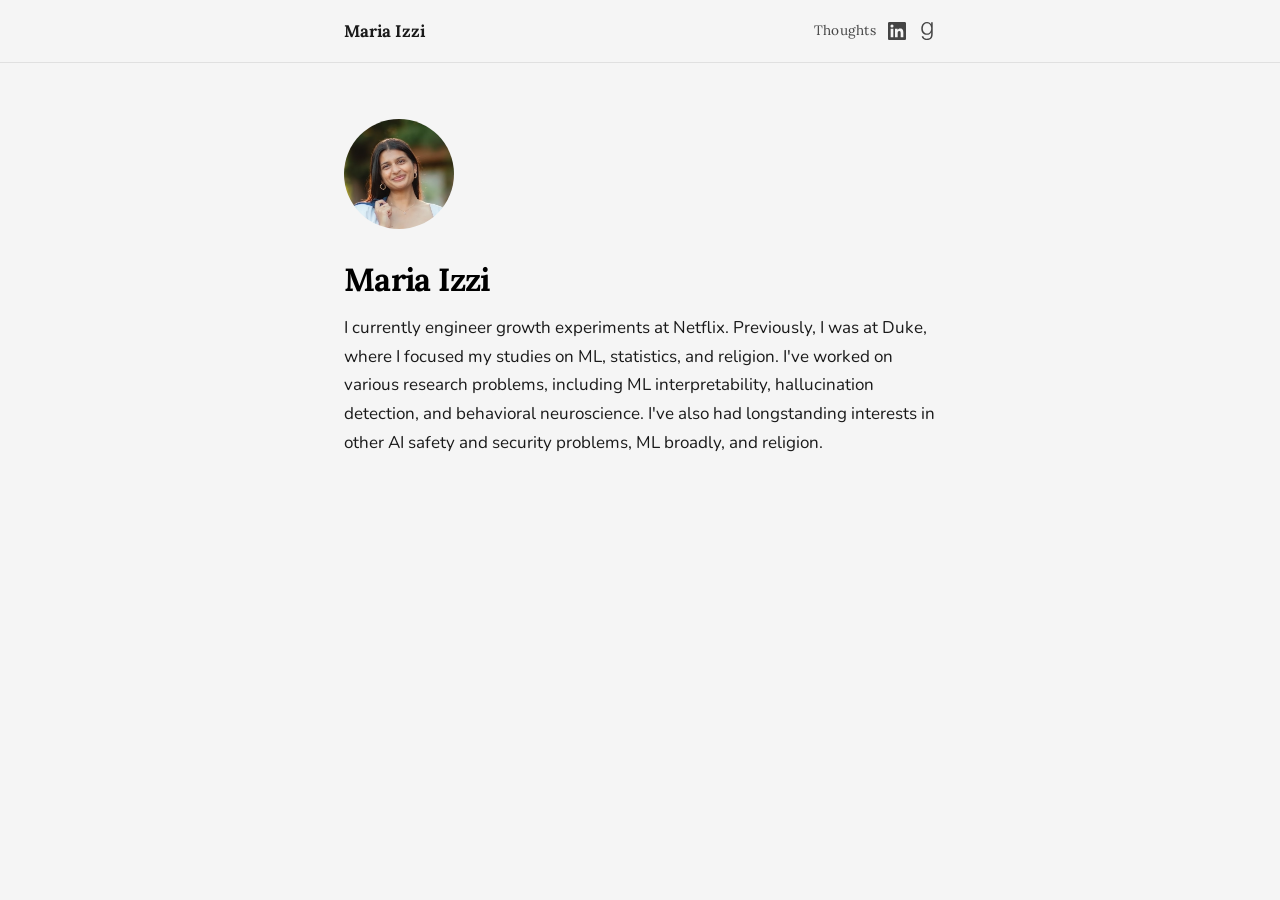
==== index.html @ 5ada5513 "testing out goodreads logo with different margins" ====
<!DOCTYPE html>
<html lang="en">
<head>
    <meta charset="UTF-8">
    <meta name="viewport" content="width=device-width, initial-scale=1.0">
    <title>Maria Izzi</title>
    <link rel="preconnect" href="https://fonts.googleapis.com">
    <link rel="preconnect" href="https://fonts.gstatic.com" crossorigin>
    <link href="https://fonts.googleapis.com/css2?family=Lora:wght@400;600;700&family=Nunito:wght@400;500;600;700&display=swap" rel="stylesheet">
    <link rel="stylesheet" href="style.css">
</head>
<body>

<nav>
    <div class="nav-inner">
        <a href="index.html" class="nav-name">Maria Izzi</a>
        <div class="nav-links" style="display: flex; gap: 12px; align-items: center;">
            <a href="https://izzimaria.substack.com/" target="_blank" rel="noopener">Thoughts</a>
            <a href="https://www.linkedin.com/in/maria-izzi/" class="nav-linkedin" target="_blank" rel="noopener" aria-label="LinkedIn">
                <svg xmlns="http://www.w3.org/2000/svg" width="18" height="18" viewBox="0 0 24 24" fill="currentColor">
                    <path d="M20.447 20.452h-3.554v-5.569c0-1.328-.027-3.037-1.852-3.037-1.853 0-2.136 1.445-2.136 2.939v5.667H9.351V9h3.414v1.561h.046c.477-.9 1.637-1.85 3.37-1.85 3.601 0 4.267 2.37 4.267 5.455v6.286zM5.337 7.433a2.062 2.062 0 0 1-2.063-2.065 2.064 2.064 0 1 1 2.063 2.065zm1.782 13.019H3.555V9h3.564v11.452zM22.225 0H1.771C.792 0 0 .774 0 1.729v20.542C0 23.227.792 24 1.771 24h20.451C23.2 24 24 23.227 24 22.271V1.729C24 .774 23.2 0 22.222 0h.003z"/>
                </svg>
            </a>
            <a href="https://www.goodreads.com/user/show/192901467-maria" class="nav-goodreads" target="_blank" rel="noopener" aria-label="Goodreads">
                <svg xmlns="http://www.w3.org/2000/svg" width="18" height="18" viewBox="0 0 384 512" fill="currentColor" style="margin-top: 8px;">
                    <path d="M42.6 403.3h2.8c12.7 0 25.5 0 38.2.1 1.6 0 3.1-.4 3.6 2.1 7.1 34.9 30 54.6 62.9 63.9 26.9 7.6 54.1 7.8 81.3 1.8 33.8-7.4 56-28.3 68-60.4 8-21.5 10.7-43.8 11-66.5.1-5.8.3-47-.2-52.8l-.9-.3c-.8 1.5-1.7 2.9-2.5 4.4-22.1 43.1-61.3 67.4-105.4 69.1-103 4-169.4-57-172-176.2-.5-23.7 1.8-46.9 8.3-69.7C58.3 47.7 112.3.6 191.6 0c61.3-.4 101.5 38.7 116.2 70.3.5 1.1 1.3 2.3 2.4 1.9V10.6h44.3c0 280.3.1 332.2.1 332.2-.1 78.5-26.7 143.7-103 162.2-69.5 16.9-159 4.8-196-57.2-8-13.5-11.8-28.3-13-44.5zM188.9 36.5c-52.5-.5-108.5 40.7-115 133.8-4.1 59 14.8 122.2 71.5 148.6 27.6 12.9 74.3 15 108.3-8.7 47.6-33.2 62.7-97 54.8-154-9.7-71.1-47.8-120-119.6-119.7z"/>
                </svg>
            </a>
        </div>
    </div>
</nav>

<main>

    <!-- ===== ABOUT ===== -->
    <section id="about">
        <div class="about-header">
            <img src="image.jpg" alt="headshot" class="headshot">
            <div>
            </div>
        </div>
        <div class="bio">
            <h1>Maria Izzi</h1>
            <p>
                I currently engineer growth experiments at Netflix.
                Previously, I was at Duke, where I focused my studies on ML, statistics, and religion.
                I've worked on various research problems, including ML interpretability, hallucination detection, and behavioral neuroscience.
                I've also had longstanding interests in other AI safety and security problems, ML broadly, and religion.
            </p>
        </div>
    </section>

</main>

</body>
</html>
---- style.css ----
/* ========================================
   PERSONAL SITE — STYLE
   Edit colors/fonts below to customize.
   ======================================== */

:root {
    --color-bg: #f5f5f5;
    --color-text: #1a1a1a;
    --color-muted: #888888;
    --color-accent: #444444;
    --color-link: #333333;
    --color-border: #e0e0e0;
    --font-body: 'Nunito', 'Helvetica Neue', Arial, sans-serif;
    --font-heading: 'Lora', 'Georgia', serif;
    --max-width: 640px;
}

/* Reset */
*, *::before, *::after {
    margin: 0;
    padding: 0;
    box-sizing: border-box;
}

body {
    font-family: var(--font-body);
    background: var(--color-bg);
    color: var(--color-text);
    line-height: 1.7;
    font-size: 17px;
    -webkit-font-smoothing: antialiased;
}

/* Nav */
nav {
    position: sticky;
    top: 0;
    background: var(--color-bg);
    border-bottom: 1px solid var(--color-border);
    z-index: 10;
}

.nav-inner {
    max-width: var(--max-width);
    margin: 0 auto;
    padding: 0.9rem 1.5rem;
    display: flex;
    justify-content: space-between;
    align-items: center;
}

.nav-name {
    font-family: var(--font-heading);
    font-weight: 700;
    font-size: 1.05rem;
    text-decoration: none;
    color: var(--color-text);
}

.nav-links {
    display: flex;
    gap: 1.5rem;
}

.nav-links a {
    font-family: var(--font-heading);
    font-size: 0.85rem;
    text-decoration: none;
    color: #444444;
    letter-spacing: 0.02em;
    transition: color 0.2s;
}

.nav-links a:hover {
    color: var(--color-text);
}

.nav-linkedin {
    display: flex;
    align-items: center;
    color: var(--color-muted);
    transition: color 0.2s;
}

.nav-linkedin:hover {
    color: var(--color-text);
}

/* Main */
main {
    max-width: var(--max-width);
    margin: 0 auto;
    padding: 0 1.5rem;
}

section {
    padding: 3.5rem 0;
    border-bottom: 1px solid var(--color-border);
}

section:last-child {
    border-bottom: none;
}

h1 {
    font-family: var(--font-heading);
    font-size: 2rem;
    font-weight: 700;
    margin-bottom: 0.4rem;
    letter-spacing: -0.02em;
    color: #000000;
}

h2 {
    font-family: var(--font-heading);
    font-size: 1.3rem;
    font-weight: 700;
    margin-bottom: 0.3rem;
    letter-spacing: -0.01em;
}

/* About header with photo */
.about-header {
    display: flex;
    align-items: center;
    gap: 1.5rem;
    margin-bottom: 1.5rem;
}

.headshot {
    width: 110px;
    height: 110px;
    border-radius: 50%;
    object-fit: cover;
    flex-shrink: 0;
}

.about-header h1 {
    margin-bottom: 0.3rem;
}

.tagline {
    font-size: 1.1rem;
    color: var(--color-muted);
    margin-bottom: 0;
}

.bio p {
    margin-bottom: 1rem;
}

.section-intro {
    color: var(--color-muted);
    margin-bottom: 1.5rem;
    font-size: 0.95rem;
}

/* Item lists (research & writing) */
.item-list {
    list-style: none;
}

.item-list li {
    display: flex;
    gap: 1.2rem;
    padding: 0.9rem 0;
    border-top: 1px solid var(--color-border);
    align-items: baseline;
}

.item-date {
    font-family: var(--font-heading);
    font-size: 0.8rem;
    color: var(--color-muted);
    min-width: 5rem;
    flex-shrink: 0;
}

.item-title {
    font-family: var(--font-heading);
    font-weight: 600;
    font-size: 0.95rem;
    color: var(--color-link);
    text-decoration: none;
    transition: color 0.2s;
}

.item-title:hover {
    color: var(--color-accent);
    text-decoration: underline;
}

.item-desc {
    font-size: 0.9rem;
    color: var(--color-muted);
    margin-top: 0.25rem;
    line-height: 1.5;
}

/* Links */
a {
    color: var(--color-link);
    transition: color 0.2s;
}

a:hover {
    color: var(--color-accent);
}

/* Substack feed cards */
.substack-feed-embed {
    display: grid;
    gap: 0;
}

.substack-card {
    display: block;
    text-decoration: none;
    color: inherit;
    padding: 0.9rem 0;
    border-top: 1px solid var(--color-border);
    transition: background 0.15s;
}

.substack-card:hover {
    background: rgba(0, 0, 0, 0.02);
}

.substack-post {
    display: flex;
    gap: 1rem;
    align-items: flex-start;
}

.substack-thumbnail {
    width: 100px;
    height: 100px;
    object-fit: cover;
    border-radius: 6px;
    flex-shrink: 0;
}

.substack-title {
    font-family: var(--font-heading);
    font-weight: 600;
    font-size: 0.95rem;
    color: var(--color-link);
    margin: 0;
    transition: color 0.2s;
}

.substack-card:hover .substack-title {
    color: var(--color-accent);
}

.substack-date {
    font-family: var(--font-heading);
    font-size: 0.8rem;
    color: var(--color-muted);
    margin-top: 0.15rem;
}

.substack-desc {
    font-size: 0.9rem;
    color: var(--color-muted);
    margin-top: 0.25rem;
    line-height: 1.5;
}

.substack-skeleton {
    color: var(--color-muted);
    font-size: 0.9rem;
    padding: 1rem 0;
}

.substack-error {
    color: var(--color-muted);
    font-size: 0.9rem;
}

.substack-error a {
    color: var(--color-link);
}

/* Substack subscribe embed */
.substack-embed {
    margin-top: 2rem;
    border-radius: 6px;
    overflow: hidden;
}

/* Contact / social */
#contact p {
    margin-bottom: 1rem;
}

.social-links {
    display: flex;
    gap: 1.5rem;
}

.social-links a {
    font-family: var(--font-heading);
    font-size: 0.9rem;
    text-decoration: none;
    color: var(--color-muted);
    border-bottom: 1px solid var(--color-border);
    padding-bottom: 1px;
    transition: color 0.2s, border-color 0.2s;
}

.social-links a:hover {
    color: var(--color-text);
    border-color: var(--color-text);
}

/* Footer */
footer {
    max-width: var(--max-width);
    margin: 0 auto;
    padding: 2rem 1.5rem;
    text-align: center;
}

footer p {
    font-family: var(--font-heading);
    font-size: 0.8rem;
    color: var(--color-muted);
}

/* Mobile */
@media (max-width: 600px) {
    body {
        font-size: 16px;
    }

    h1 {
        font-size: 1.6rem;
    }

    .about-header {
        flex-direction: column;
        text-align: center;
    }

    .nav-links {
        gap: 1rem;
    }

    .item-list li {
        flex-direction: column;
        gap: 0.2rem;
    }

    .item-date {
        min-width: auto;
    }

    section {
        padding: 2.5rem 0;
    }
}
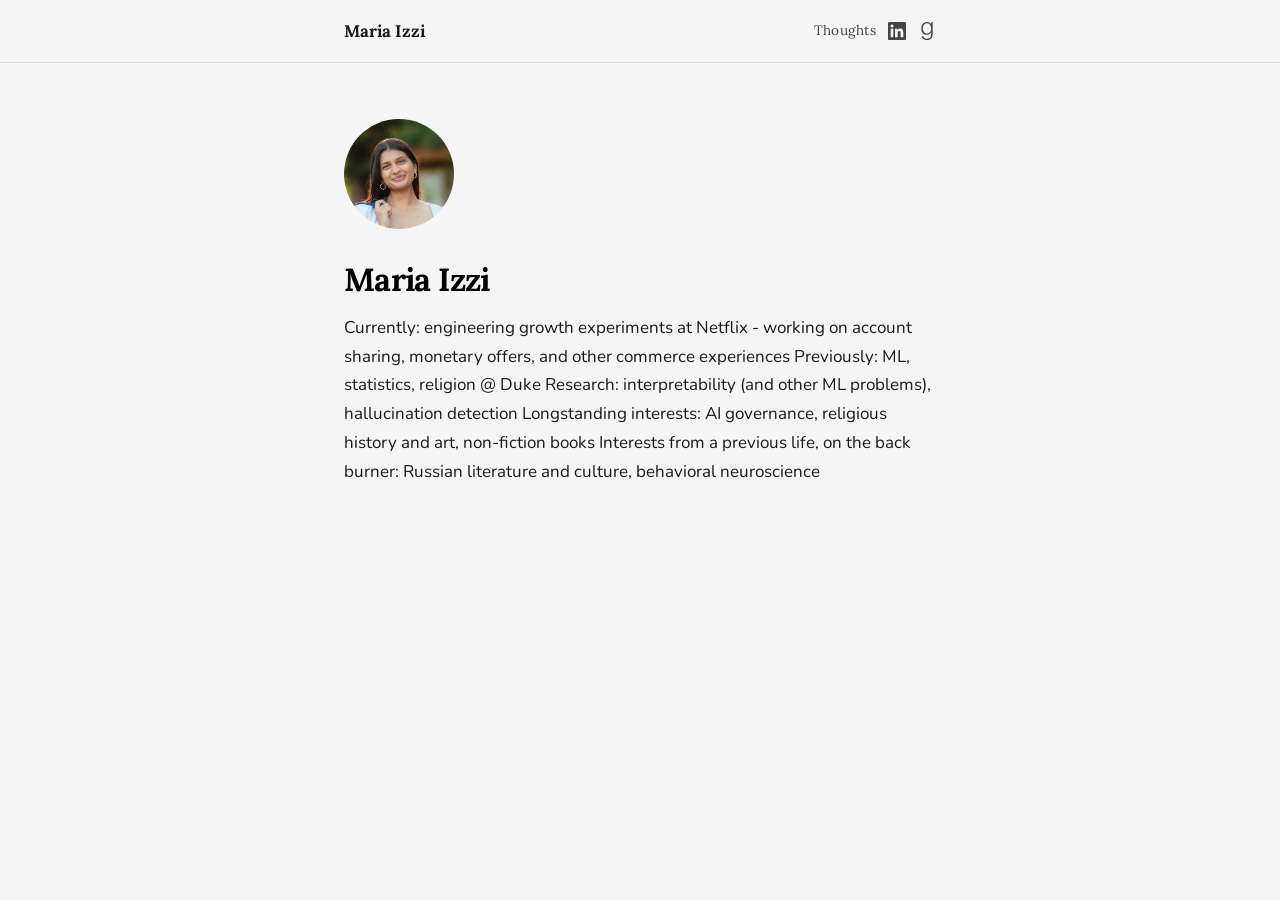
==== commit 746ff8c3: "edited bio to include more Netflix info" ====
--- a/index.html
+++ b/index.html
@@ -42,10 +42,12 @@
         <div class="bio">
             <h1>Maria Izzi</h1>
             <p>
-                I currently engineer growth experiments at Netflix.
-                Previously, I was at Duke, where I focused my studies on ML, statistics, and religion.
-                I've worked on various research problems, including ML interpretability, hallucination detection, and behavioral neuroscience.
-                I've also had longstanding interests in other AI safety and security problems, ML broadly, and religion.
+                Currently: engineering growth experiments at Netflix - working on account sharing, monetary offers, and other commerce experiences
+                Previously: ML, statistics, religion @ Duke
+
+                Research: interpretability (and other ML problems), hallucination detection
+                Longstanding interests: AI governance, religious history and art, non-fiction books
+                Interests from a previous life, on the back burner: Russian literature and culture, behavioral neuroscience
             </p>
         </div>
     </section>
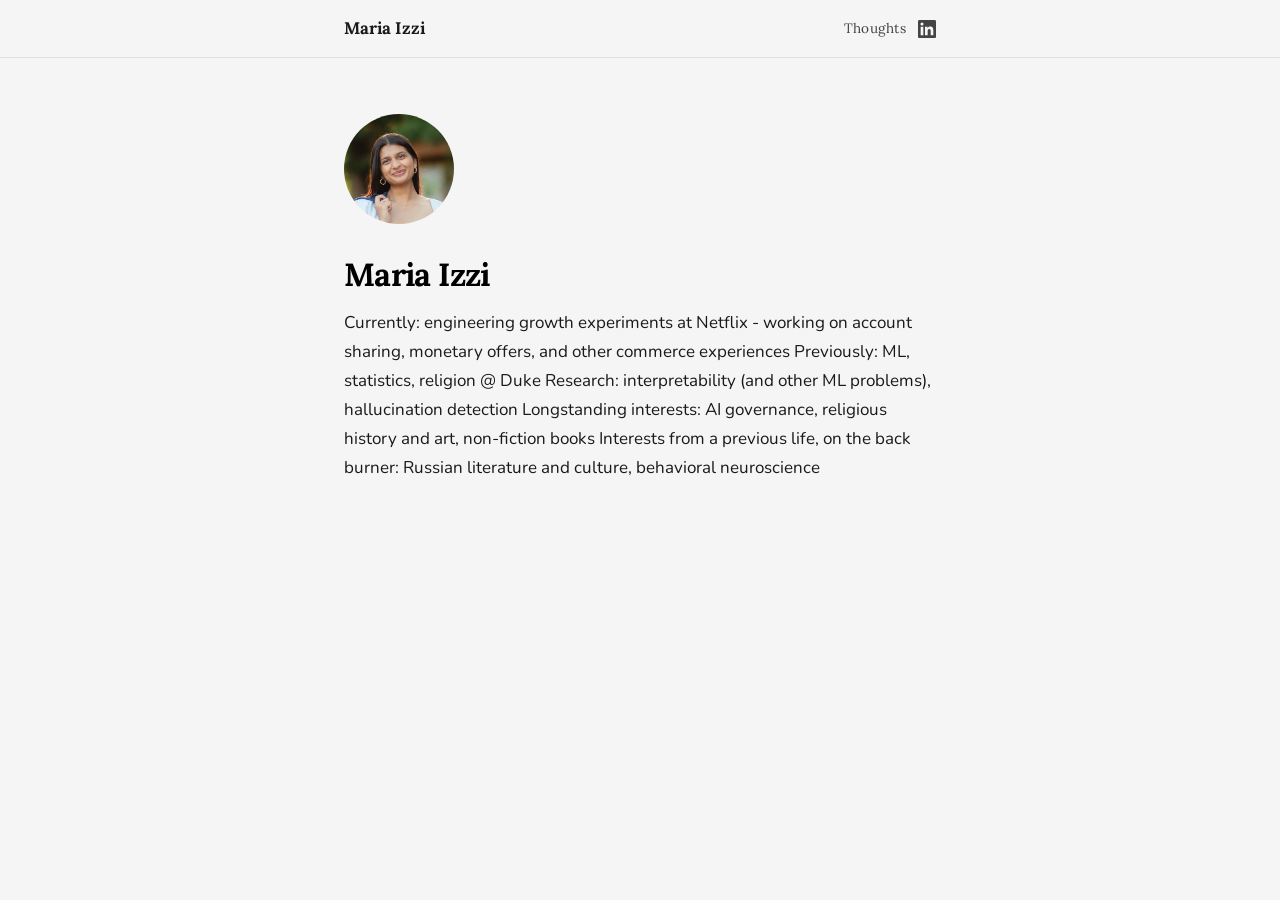
==== commit 5bb6e896: "removed goodreads" ====
--- a/index.html
+++ b/index.html
@@ -19,11 +19,6 @@
             <a href="https://www.linkedin.com/in/maria-izzi/" class="nav-linkedin" target="_blank" rel="noopener" aria-label="LinkedIn">
                 <svg xmlns="http://www.w3.org/2000/svg" width="18" height="18" viewBox="0 0 24 24" fill="currentColor">
                     <path d="M20.447 20.452h-3.554v-5.569c0-1.328-.027-3.037-1.852-3.037-1.853 0-2.136 1.445-2.136 2.939v5.667H9.351V9h3.414v1.561h.046c.477-.9 1.637-1.85 3.37-1.85 3.601 0 4.267 2.37 4.267 5.455v6.286zM5.337 7.433a2.062 2.062 0 0 1-2.063-2.065 2.064 2.064 0 1 1 2.063 2.065zm1.782 13.019H3.555V9h3.564v11.452zM22.225 0H1.771C.792 0 0 .774 0 1.729v20.542C0 23.227.792 24 1.771 24h20.451C23.2 24 24 23.227 24 22.271V1.729C24 .774 23.2 0 22.222 0h.003z"/>
-                </svg>
-            </a>
-            <a href="https://www.goodreads.com/user/show/192901467-maria" class="nav-goodreads" target="_blank" rel="noopener" aria-label="Goodreads">
-                <svg xmlns="http://www.w3.org/2000/svg" width="18" height="18" viewBox="0 0 384 512" fill="currentColor" style="margin-top: 8px;">
-                    <path d="M42.6 403.3h2.8c12.7 0 25.5 0 38.2.1 1.6 0 3.1-.4 3.6 2.1 7.1 34.9 30 54.6 62.9 63.9 26.9 7.6 54.1 7.8 81.3 1.8 33.8-7.4 56-28.3 68-60.4 8-21.5 10.7-43.8 11-66.5.1-5.8.3-47-.2-52.8l-.9-.3c-.8 1.5-1.7 2.9-2.5 4.4-22.1 43.1-61.3 67.4-105.4 69.1-103 4-169.4-57-172-176.2-.5-23.7 1.8-46.9 8.3-69.7C58.3 47.7 112.3.6 191.6 0c61.3-.4 101.5 38.7 116.2 70.3.5 1.1 1.3 2.3 2.4 1.9V10.6h44.3c0 280.3.1 332.2.1 332.2-.1 78.5-26.7 143.7-103 162.2-69.5 16.9-159 4.8-196-57.2-8-13.5-11.8-28.3-13-44.5zM188.9 36.5c-52.5-.5-108.5 40.7-115 133.8-4.1 59 14.8 122.2 71.5 148.6 27.6 12.9 74.3 15 108.3-8.7 47.6-33.2 62.7-97 54.8-154-9.7-71.1-47.8-120-119.6-119.7z"/>
                 </svg>
             </a>
         </div>
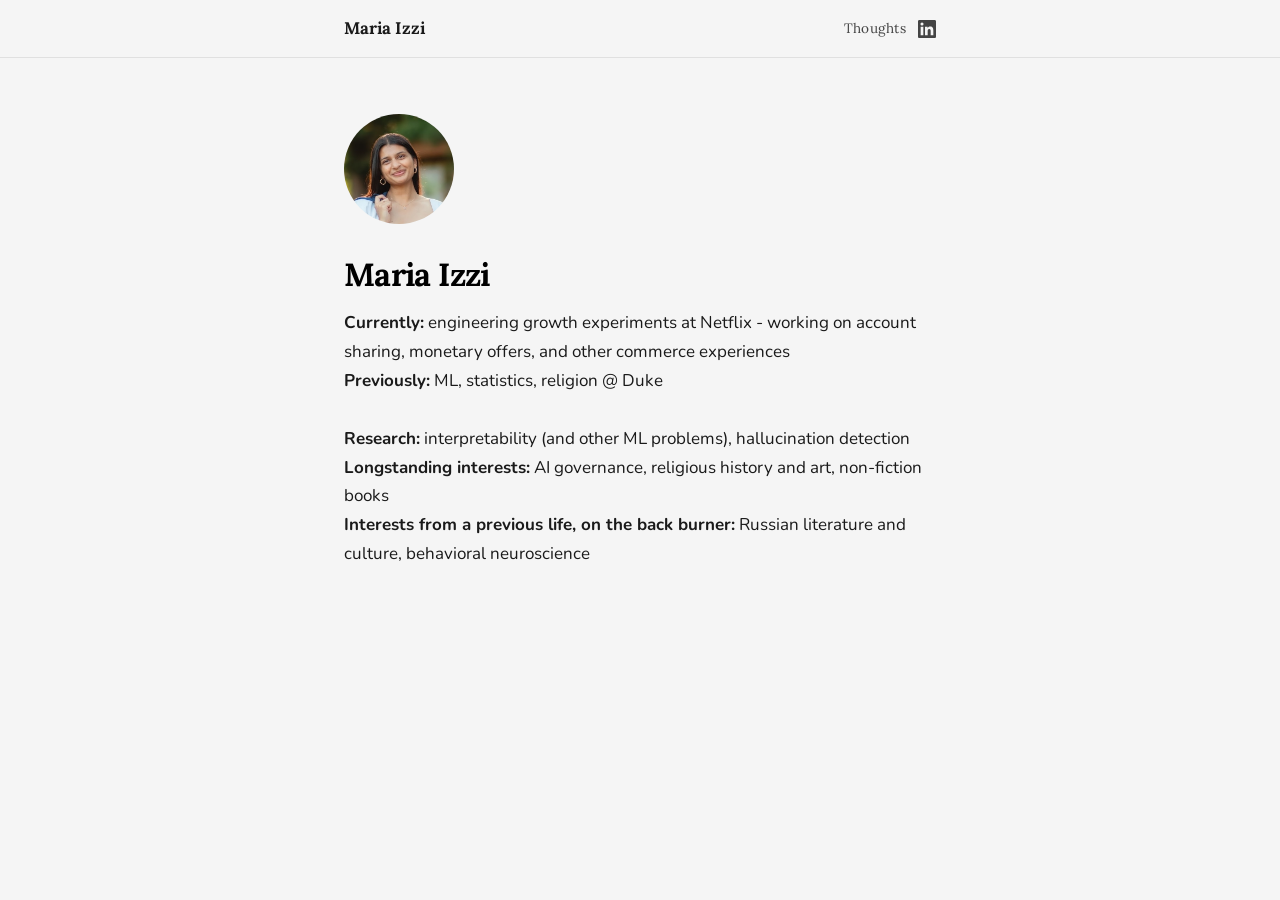
==== commit ab9895ca: "reformatting" ====
--- a/index.html
+++ b/index.html
@@ -37,12 +37,17 @@
         <div class="bio">
             <h1>Maria Izzi</h1>
             <p>
-                Currently: engineering growth experiments at Netflix - working on account sharing, monetary offers, and other commerce experiences
-                Previously: ML, statistics, religion @ Duke
-
-                Research: interpretability (and other ML problems), hallucination detection
-                Longstanding interests: AI governance, religious history and art, non-fiction books
-                Interests from a previous life, on the back burner: Russian literature and culture, behavioral neuroscience
+                
+                <b>Currently:</b> engineering growth experiments at Netflix - working on account sharing, monetary offers, and other commerce experiences
+                <br>
+                <b>Previously:</b> ML, statistics, religion @ Duke
+                <br>
+                <br>
+                <b>Research:</b> interpretability (and other ML problems), hallucination detection
+                <br>
+                <b>Longstanding interests:</b> AI governance, religious history and art, non-fiction books
+                <br>
+                <b>Interests from a previous life, on the back burner:</b> Russian literature and culture, behavioral neuroscience
             </p>
         </div>
     </section>
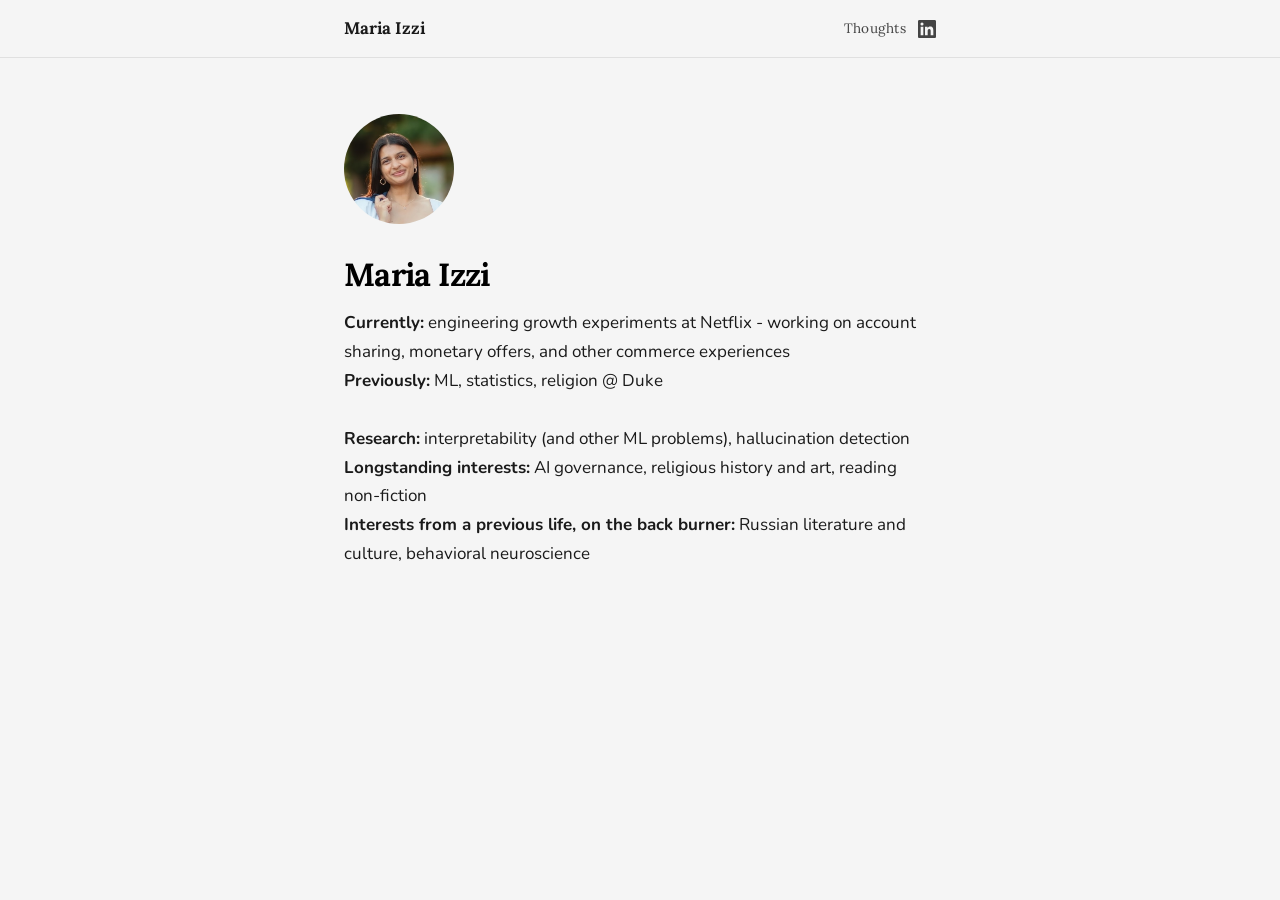
==== commit 893dadfc: "reword" ====
--- a/index.html
+++ b/index.html
@@ -45,7 +45,7 @@
                 <br>
                 <b>Research:</b> interpretability (and other ML problems), hallucination detection
                 <br>
-                <b>Longstanding interests:</b> AI governance, religious history and art, non-fiction books
+                <b>Longstanding interests:</b> AI governance, religious history and art, reading non-fiction
                 <br>
                 <b>Interests from a previous life, on the back burner:</b> Russian literature and culture, behavioral neuroscience
             </p>
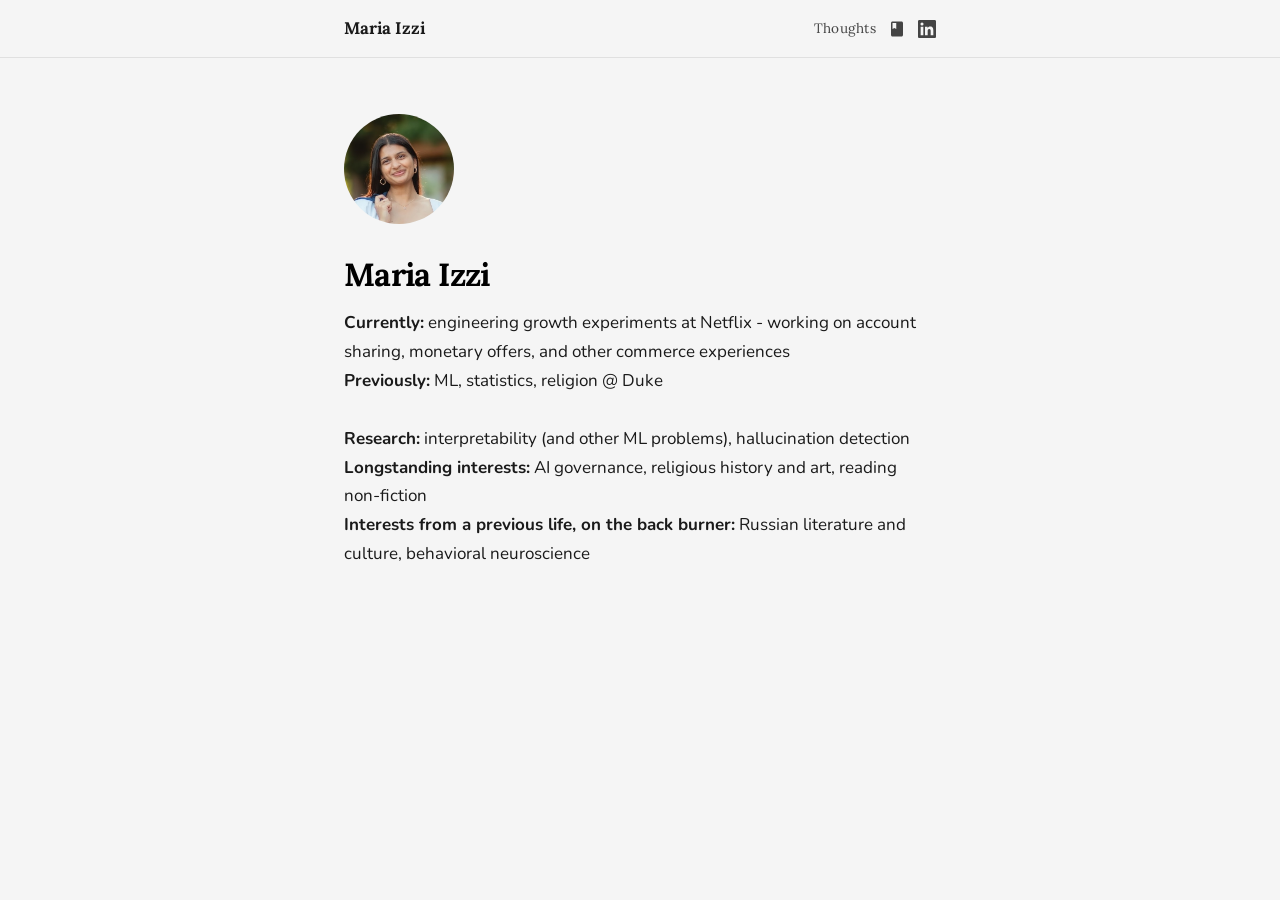
==== commit edbe9bfe: "Add Goodreads icon and .gitignore for .env" ====
--- a/index.html
+++ b/index.html
@@ -16,7 +16,12 @@
         <a href="index.html" class="nav-name">Maria Izzi</a>
         <div class="nav-links" style="display: flex; gap: 12px; align-items: center;">
             <a href="https://izzimaria.substack.com/" target="_blank" rel="noopener">Thoughts</a>
-            <a href="https://www.linkedin.com/in/maria-izzi/" class="nav-linkedin" target="_blank" rel="noopener" aria-label="LinkedIn">
+                        <a href="https://www.goodreads.com/user/show/192901467-maria" class="nav-goodreads" target="_blank" rel="noopener" aria-label="Goodreads">
+                <svg xmlns="http://www.w3.org/2000/svg" width="18" height="18" viewBox="0 0 24 24" fill="currentColor" aria-hidden="true">
+                    <path d="M18 2H6c-1.1 0-2 .9-2 2v16c0 1.1.9 2 2 2h12c1.1 0 2-.9 2-2V4c0-1.1-.9-2-2-2zM6 4h5v8l-2.5-1.5L6 12V4z"/
+                </svg>
+            </a>
+<a href="https://www.linkedin.com/in/maria-izzi/" class="nav-linkedin" target="_blank" rel="noopener" aria-label="LinkedIn">
                 <svg xmlns="http://www.w3.org/2000/svg" width="18" height="18" viewBox="0 0 24 24" fill="currentColor">
                     <path d="M20.447 20.452h-3.554v-5.569c0-1.328-.027-3.037-1.852-3.037-1.853 0-2.136 1.445-2.136 2.939v5.667H9.351V9h3.414v1.561h.046c.477-.9 1.637-1.85 3.37-1.85 3.601 0 4.267 2.37 4.267 5.455v6.286zM5.337 7.433a2.062 2.062 0 0 1-2.063-2.065 2.064 2.064 0 1 1 2.063 2.065zm1.782 13.019H3.555V9h3.564v11.452zM22.225 0H1.771C.792 0 0 .774 0 1.729v20.542C0 23.227.792 24 1.771 24h20.451C23.2 24 24 23.227 24 22.271V1.729C24 .774 23.2 0 22.222 0h.003z"/>
                 </svg>
--- a/style.css
+++ b/style.css
@@ -75,14 +75,14 @@
     color: var(--color-text);
 }
 
-.nav-linkedin {
+.nav-linkedin, .nav-goodreads {
     display: flex;
     align-items: center;
     color: var(--color-muted);
     transition: color 0.2s;
 }
 
-.nav-linkedin:hover {
+.nav-linkedin:hover, .nav-goodreads:hover {
     color: var(--color-text);
 }
 
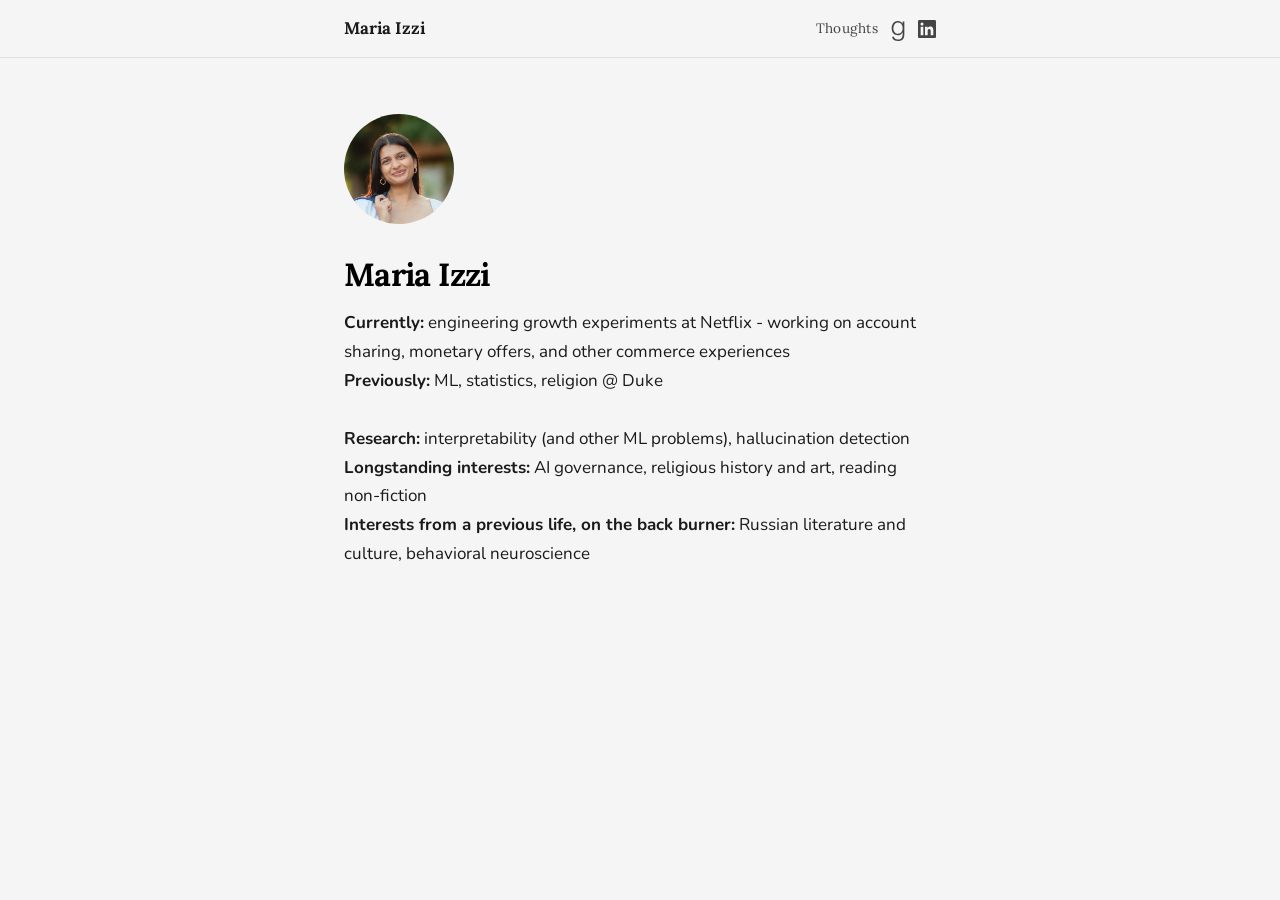
==== commit 8fd3a1f0: "added goodreads" ====
--- a/index.html
+++ b/index.html
@@ -16,12 +16,12 @@
         <a href="index.html" class="nav-name">Maria Izzi</a>
         <div class="nav-links" style="display: flex; gap: 12px; align-items: center;">
             <a href="https://izzimaria.substack.com/" target="_blank" rel="noopener">Thoughts</a>
-                        <a href="https://www.goodreads.com/user/show/192901467-maria" class="nav-goodreads" target="_blank" rel="noopener" aria-label="Goodreads">
-                <svg xmlns="http://www.w3.org/2000/svg" width="18" height="18" viewBox="0 0 24 24" fill="currentColor" aria-hidden="true">
-                    <path d="M18 2H6c-1.1 0-2 .9-2 2v16c0 1.1.9 2 2 2h12c1.1 0 2-.9 2-2V4c0-1.1-.9-2-2-2zM6 4h5v8l-2.5-1.5L6 12V4z"/
+            <a href="https://www.goodreads.com/user/show/192901467-maria" class="nav-goodreads" target="_blank" rel="noopener" aria-label="Goodreads">
+                <svg xmlns="http://www.w3.org/2000/svg" width="16" height="20" viewBox="0 0 384 512" fill="currentColor" style="margin-top: 4px;">
+                    <path d="M42.6 403.3h2.8c12.7 0 25.5 0 38.2.1 1.6 0 3.1-.4 3.6 2.1 7.1 34.9 30 54.6 62.9 63.9 26.9 7.6 54.1 7.8 81.3 1.8 33.8-7.4 56-28.3 68-60.4 8-21.5 10.7-43.8 11-66.5.1-5.8.3-47-.2-52.8l-.9-.3c-.8 1.5-1.7 2.9-2.5 4.4-22.1 43.1-61.3 67.4-105.4 69.1-103 4-169.4-57-172-176.2-.5-23.7 1.8-46.9 8.3-69.7C58.3 47.7 112.3.6 191.6 0c61.3-.4 101.5 38.7 116.2 70.3.5 1.1 1.3 2.3 2.4 1.9V10.6h44.3c0 280.3.1 332.2.1 332.2-.1 78.5-26.7 143.7-103 162.2-69.5 16.9-159 4.8-196-57.2-8-13.5-11.8-28.3-13-44.5zM188.9 36.5c-52.5-.5-108.5 40.7-115 133.8-4.1 59 14.8 122.2 71.5 148.6 27.6 12.9 74.3 15 108.3-8.7 47.6-33.2 62.7-97 54.8-154-9.7-71.1-47.8-120-119.6-119.7z"/>
                 </svg>
             </a>
-<a href="https://www.linkedin.com/in/maria-izzi/" class="nav-linkedin" target="_blank" rel="noopener" aria-label="LinkedIn">
+            <a href="https://www.linkedin.com/in/maria-izzi/" class="nav-linkedin" target="_blank" rel="noopener" aria-label="LinkedIn">
                 <svg xmlns="http://www.w3.org/2000/svg" width="18" height="18" viewBox="0 0 24 24" fill="currentColor">
                     <path d="M20.447 20.452h-3.554v-5.569c0-1.328-.027-3.037-1.852-3.037-1.853 0-2.136 1.445-2.136 2.939v5.667H9.351V9h3.414v1.561h.046c.477-.9 1.637-1.85 3.37-1.85 3.601 0 4.267 2.37 4.267 5.455v6.286zM5.337 7.433a2.062 2.062 0 0 1-2.063-2.065 2.064 2.064 0 1 1 2.063 2.065zm1.782 13.019H3.555V9h3.564v11.452zM22.225 0H1.771C.792 0 0 .774 0 1.729v20.542C0 23.227.792 24 1.771 24h20.451C23.2 24 24 23.227 24 22.271V1.729C24 .774 23.2 0 22.222 0h.003z"/>
                 </svg>
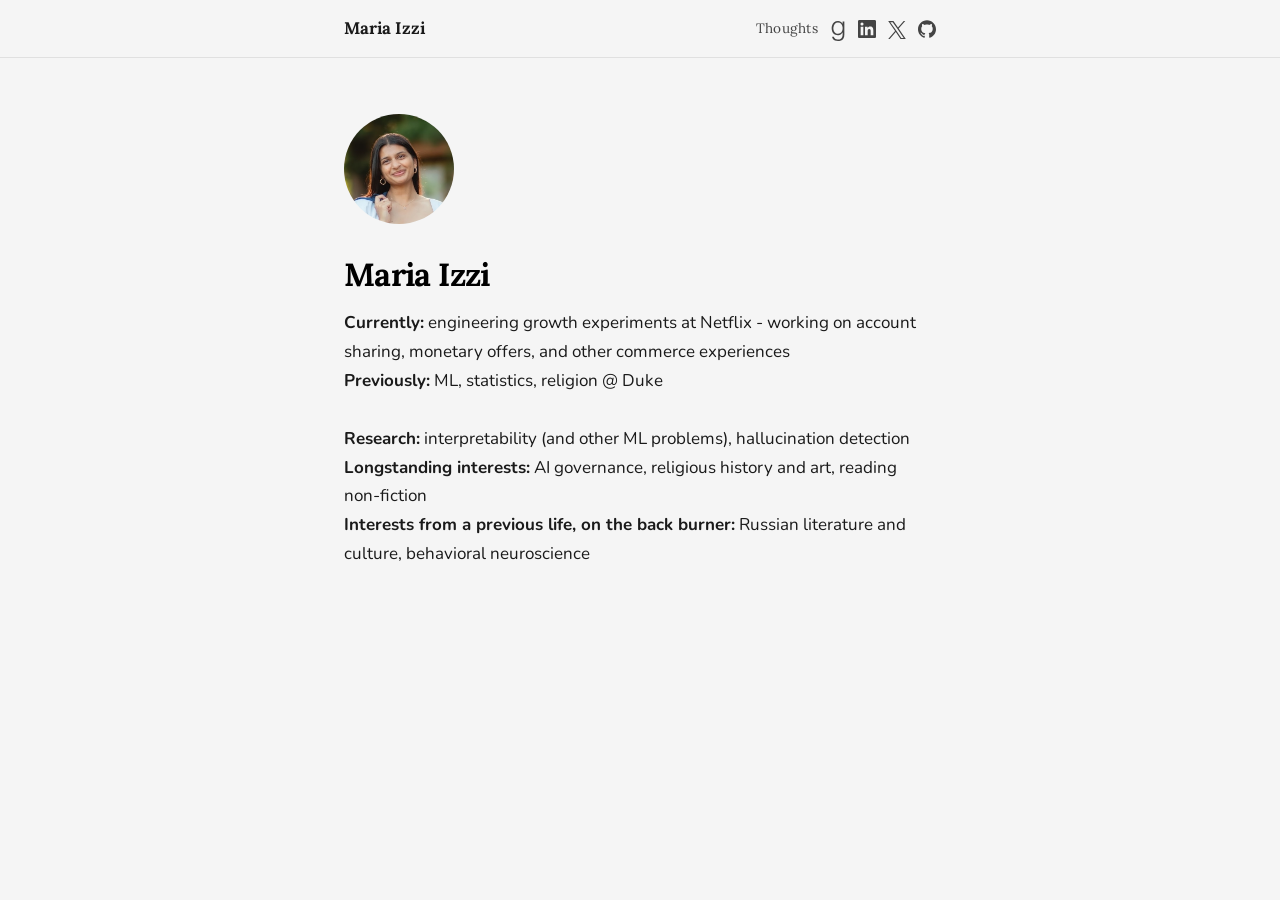
==== commit 55c53152: "added mroe social media" ====
--- a/index.html
+++ b/index.html
@@ -24,6 +24,16 @@
             <a href="https://www.linkedin.com/in/maria-izzi/" class="nav-linkedin" target="_blank" rel="noopener" aria-label="LinkedIn">
                 <svg xmlns="http://www.w3.org/2000/svg" width="18" height="18" viewBox="0 0 24 24" fill="currentColor">
                     <path d="M20.447 20.452h-3.554v-5.569c0-1.328-.027-3.037-1.852-3.037-1.853 0-2.136 1.445-2.136 2.939v5.667H9.351V9h3.414v1.561h.046c.477-.9 1.637-1.85 3.37-1.85 3.601 0 4.267 2.37 4.267 5.455v6.286zM5.337 7.433a2.062 2.062 0 0 1-2.063-2.065 2.064 2.064 0 1 1 2.063 2.065zm1.782 13.019H3.555V9h3.564v11.452zM22.225 0H1.771C.792 0 0 .774 0 1.729v20.542C0 23.227.792 24 1.771 24h20.451C23.2 24 24 23.227 24 22.271V1.729C24 .774 23.2 0 22.222 0h.003z"/>
+                </svg>
+            </a>
+            <a href="https://x.com/mariaizzi_" class="nav-x" target="_blank" rel="noopener" aria-label="X">
+                <svg xmlns="http://www.w3.org/2000/svg" width="18" height="18" viewBox="0 0 24 24" fill="currentColor" style="margin-top: 2px;">
+                    <path d="M14.234 10.162 22.977 0h-2.072l-7.591 8.824L7.251 0H.258l9.168 13.343L.258 24H2.33l8.016-9.318L16.749 24h6.993zm-2.837 3.299-.929-1.329L3.076 1.56h3.182l5.965 8.532.929 1.329 7.754 11.09h-3.182z"/>
+                </svg>
+            </a>
+            <a href="https://github.com/izzimaria" class="nav-github" target="_blank" rel="noopener" aria-label="GitHub">
+                <svg xmlns="http://www.w3.org/2000/svg" width="18" height="18" viewBox="0 0 24 24" fill="currentColor">
+                    <path d="M12 .297c-6.63 0-12 5.373-12 12 0 5.303 3.438 9.8 8.205 11.385.6.113.82-.258.82-.577 0-.285-.01-1.04-.015-2.04-3.338.724-4.042-1.61-4.042-1.61C4.422 18.07 3.633 17.7 3.633 17.7c-1.087-.744.084-.729.084-.729 1.205.084 1.838 1.236 1.838 1.236 1.07 1.835 2.809 1.305 3.495.998.108-.776.417-1.305.76-1.605-2.665-.3-5.466-1.332-5.466-5.93 0-1.31.465-2.38 1.235-3.22-.135-.303-.54-1.523.105-3.176 0 0 1.005-.322 3.3 1.23.96-.267 1.98-.399 3-.405 1.02.006 2.04.138 3 .405 2.28-1.552 3.285-1.23 3.285-1.23.645 1.653.24 2.873.12 3.176.765.84 1.23 1.91 1.23 3.22 0 4.61-2.805 5.625-5.475 5.92.42.36.81 1.096.81 2.22 0 1.606-.015 2.896-.015 3.286 0 .315.21.69.825.57C20.565 22.092 24 17.592 24 12.297c0-6.627-5.373-12-12-12"/>
                 </svg>
             </a>
         </div>
--- a/style.css
+++ b/style.css
@@ -75,14 +75,14 @@
     color: var(--color-text);
 }
 
-.nav-linkedin, .nav-goodreads {
+.nav-linkedin, .nav-goodreads, .nav-x, .nav-github {
     display: flex;
     align-items: center;
     color: var(--color-muted);
     transition: color 0.2s;
 }
 
-.nav-linkedin:hover, .nav-goodreads:hover {
+.nav-linkedin:hover, .nav-goodreads:hover, .nav-x:hover, .nav-github:hover {
     color: var(--color-text);
 }
 
